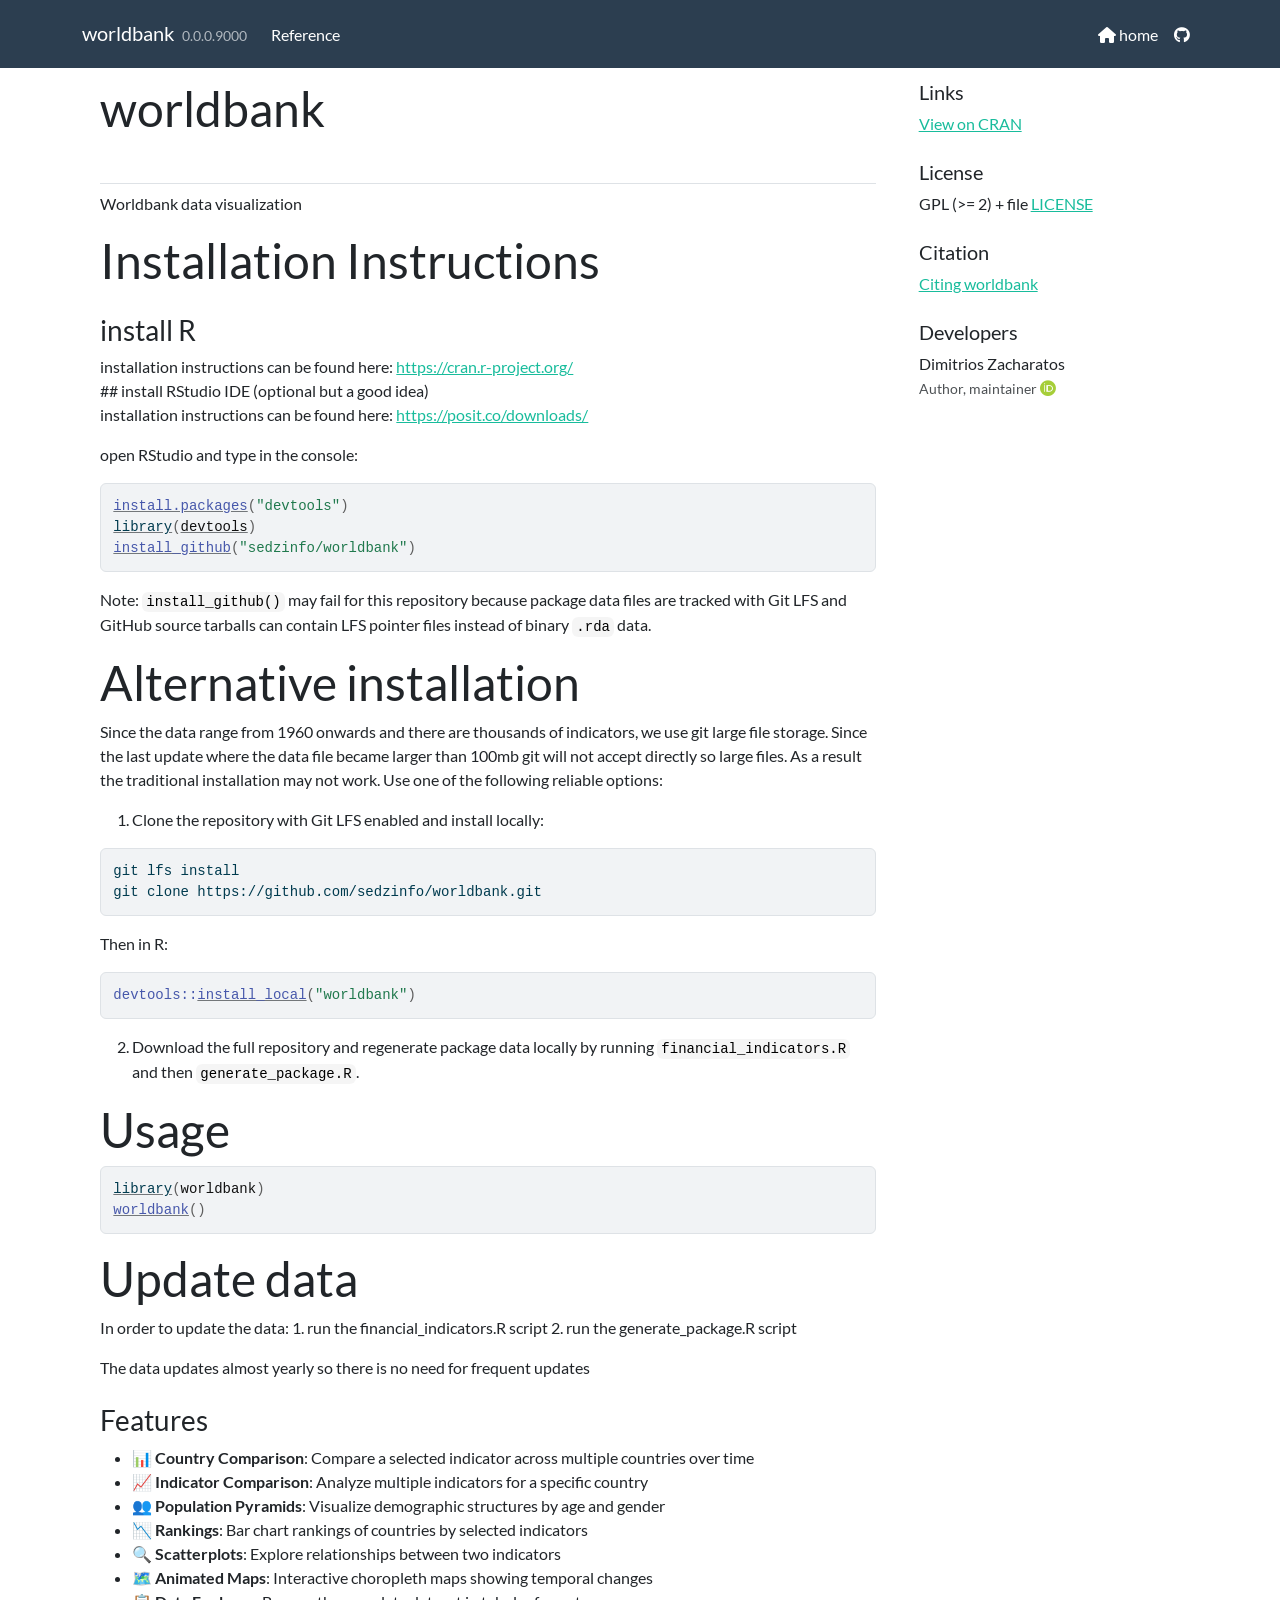
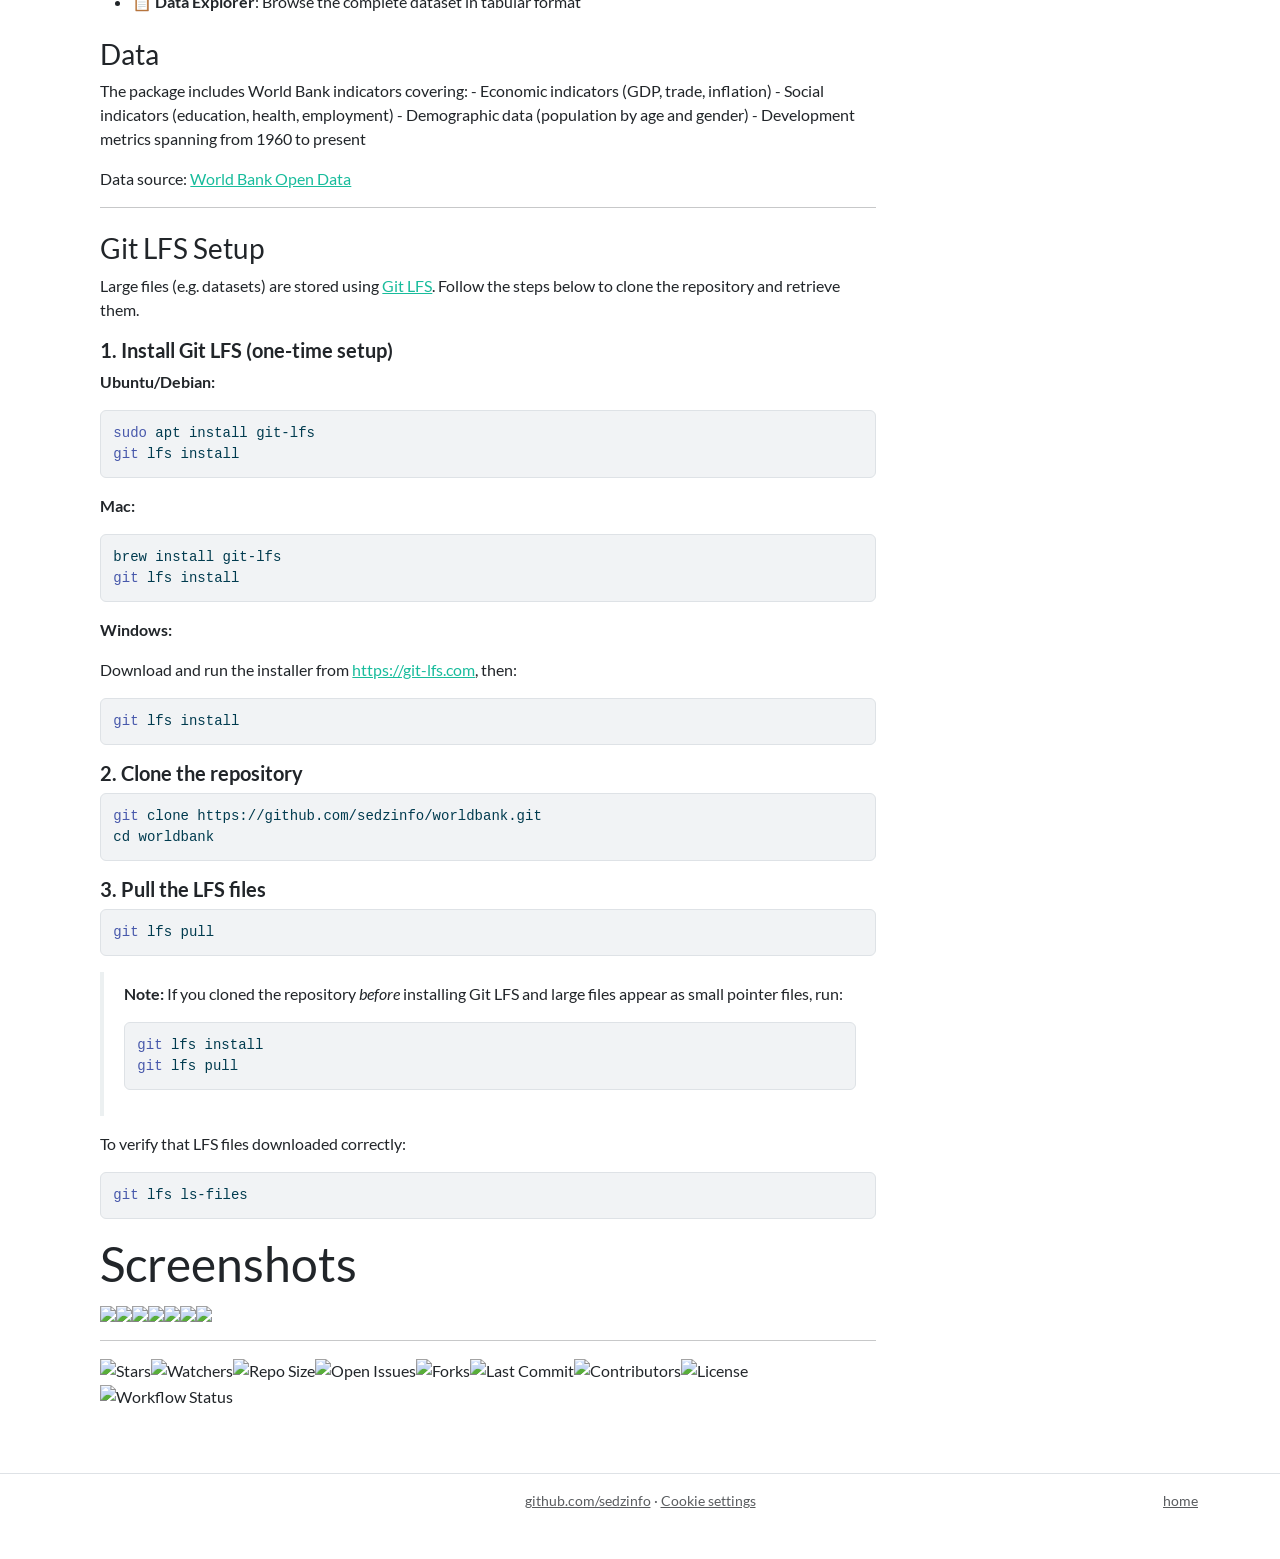
==== docs/index.html @ 2aba6e0f "docs" ====
<!DOCTYPE html>
<!-- Generated by pkgdown: do not edit by hand --><html lang="en">
<head>
<meta http-equiv="Content-Type" content="text/html; charset=UTF-8">
<meta charset="utf-8">
<meta http-equiv="X-UA-Compatible" content="IE=edge">
<meta name="viewport" content="width=device-width, initial-scale=1, shrink-to-fit=no">
<title>Worldbank Financial Indicators • worldbank</title>
<!-- katex math --><link rel="stylesheet" href="https://cdn.jsdelivr.net/npm/katex@0.16.11/dist/katex.min.css" integrity="sha384-nB0miv6/jRmo5UMMR1wu3Gz6NLsoTkbqJghGIsx//Rlm+ZU03BU6SQNC66uf4l5+" crossorigin="anonymous">
<script defer src="https://cdn.jsdelivr.net/npm/katex@0.16.11/dist/katex.min.js" integrity="sha384-7zkQWkzuo3B5mTepMUcHkMB5jZaolc2xDwL6VFqjFALcbeS9Ggm/Yr2r3Dy4lfFg" crossorigin="anonymous"></script><script defer src="https://cdn.jsdelivr.net/npm/katex@0.16.11/dist/contrib/auto-render.min.js" integrity="sha384-43gviWU0YVjaDtb/GhzOouOXtZMP/7XUzwPTstBeZFe/+rCMvRwr4yROQP43s0Xk" crossorigin="anonymous" onload="renderMathInElement(document.body);"></script><script src="katex-auto.js"></script><script src="deps/jquery-3.6.0/jquery-3.6.0.min.js"></script><meta name="viewport" content="width=device-width, initial-scale=1, shrink-to-fit=no">
<link href="deps/bootstrap-5.3.8/bootstrap.min.css" rel="stylesheet">
<script src="deps/bootstrap-5.3.8/bootstrap.bundle.min.js"></script><link href="deps/font-awesome-6.5.2/css/all.min.css" rel="stylesheet">
<link href="deps/font-awesome-6.5.2/css/v4-shims.min.css" rel="stylesheet">
<script src="deps/headroom-0.11.0/headroom.min.js"></script><script src="deps/headroom-0.11.0/jQuery.headroom.min.js"></script><script src="deps/bootstrap-toc-1.0.1/bootstrap-toc.min.js"></script><script src="deps/clipboard.js-2.0.11/clipboard.min.js"></script><script src="deps/search-1.0.0/autocomplete.jquery.min.js"></script><script src="deps/search-1.0.0/fuse.min.js"></script><script src="deps/search-1.0.0/mark.min.js"></script><!-- pkgdown --><script src="pkgdown.js"></script><link href="extra.css" rel="stylesheet">
<meta property="og:title" content="Worldbank Financial Indicators">
<meta name="description" content="Visualization of descriptive statistics of financial indicators provided by World Bank organization.">
<meta property="og:description" content="Visualization of descriptive statistics of financial indicators provided by World Bank organization.">
</head>
<body>
    <a href="#main" class="visually-hidden-focusable">Skip to contents</a>


    <nav class="navbar navbar-expand-lg fixed-top bg-primary" data-bs-theme="dark" aria-label="Site navigation"><div class="container">

    <a class="navbar-brand me-2" href="index.html">worldbank</a>

    <small class="nav-text text-muted me-auto" data-bs-toggle="tooltip" data-bs-placement="bottom" title="">0.0.0.9000</small>


    <button class="navbar-toggler" type="button" data-bs-toggle="collapse" data-bs-target="#navbar" aria-controls="navbar" aria-expanded="false" aria-label="Toggle navigation">
      <span class="navbar-toggler-icon"></span>
    </button>

    <div id="navbar" class="collapse navbar-collapse ms-3">
      <ul class="navbar-nav me-auto">
<li class="nav-item"><a class="nav-link" href="reference/index.html">Reference</a></li>
      </ul>
<ul class="navbar-nav">
<li class="nav-item"><a class="external-link nav-link" href="https://sedzinfo.github.io/" aria-label="sedzinfo home page"><span class="fa fas fa-house"></span> home</a></li>
<li class="nav-item"><a class="external-link nav-link" href="https://github.com/sedzinfo/worldbank" aria-label="GitHub"><span class="fa fab fa-github"></span></a></li>
      </ul>
</div>


  </div>
</nav><div class="container template-home">
<div class="row">
  <main id="main" class="col-md-9"><div class="section level1">
<div class="page-header"><h1 id="worldbank">worldbank<a class="anchor" aria-label="anchor" href="#worldbank"></a>
</h1></div>
<p>Worldbank data visualization</p>
</div>
<div class="section level1">
<h1 id="installation-instructions">Installation Instructions<a class="anchor" aria-label="anchor" href="#installation-instructions"></a>
</h1>
<div class="section level2">
<h2 id="install-r">install R<a class="anchor" aria-label="anchor" href="#install-r"></a>
</h2>
<p>installation instructions can be found here: <a href="https://cran.r-project.org/" class="external-link uri">https://cran.r-project.org/</a><br>
## install RStudio IDE (optional but a good idea)<br>
installation instructions can be found here: <a href="https://posit.co/downloads/" class="external-link uri">https://posit.co/downloads/</a></p>
<p>open RStudio and type in the console:</p>
<pre><code><span><span class="fu"><a href="https://rdrr.io/r/utils/install.packages.html" class="external-link">install.packages</a></span><span class="op">(</span><span class="st">"devtools"</span><span class="op">)</span></span>
<span><span class="kw"><a href="https://rdrr.io/r/base/library.html" class="external-link">library</a></span><span class="op">(</span><span class="va"><a href="https://devtools.r-lib.org/" class="external-link">devtools</a></span><span class="op">)</span></span>
<span><span class="fu"><a href="https://devtools.r-lib.org/reference/install-deprecated.html" class="external-link">install_github</a></span><span class="op">(</span><span class="st">"sedzinfo/worldbank"</span><span class="op">)</span></span></code></pre>
<p>Note: <code>install_github()</code> may fail for this repository because package data files are tracked with Git LFS and GitHub source tarballs can contain LFS pointer files instead of binary <code>.rda</code> data.</p>
</div>
</div>
<div class="section level1">
<h1 id="alternative-installation">Alternative installation<a class="anchor" aria-label="anchor" href="#alternative-installation"></a>
</h1>
<p>Since the data range from 1960 onwards and there are thousands of indicators, we use git large file storage. Since the last update where the data file became larger than 100mb git will not accept directly so large files. As a result the traditional installation may not work. Use one of the following reliable options:</p>
<ol style="list-style-type: decimal">
<li>Clone the repository with Git LFS enabled and install locally:</li>
</ol>
<pre><code>git lfs install
git clone https://github.com/sedzinfo/worldbank.git</code></pre>
<p>Then in R:</p>
<pre><code><span><span class="fu">devtools</span><span class="fu">::</span><span class="fu"><a href="https://devtools.r-lib.org/reference/install-deprecated.html" class="external-link">install_local</a></span><span class="op">(</span><span class="st">"worldbank"</span><span class="op">)</span></span></code></pre>
<ol start="2" style="list-style-type: decimal">
<li>Download the full repository and regenerate package data locally by running <code>financial_indicators.R</code> and then <code>generate_package.R</code>.</li>
</ol>
</div>
<div class="section level1">
<h1 id="usage">Usage<a class="anchor" aria-label="anchor" href="#usage"></a>
</h1>
<pre><code><span><span class="kw"><a href="https://rdrr.io/r/base/library.html" class="external-link">library</a></span><span class="op">(</span><span class="va">worldbank</span><span class="op">)</span></span>
<span><span class="fu"><a href="reference/worldbank.html">worldbank</a></span><span class="op">(</span><span class="op">)</span></span></code></pre>
</div>
<div class="section level1">
<h1 id="update-data">Update data<a class="anchor" aria-label="anchor" href="#update-data"></a>
</h1>
<p>In order to update the data: 1. run the financial_indicators.R script 2. run the generate_package.R script</p>
<p>The data updates almost yearly so there is no need for frequent updates</p>
<div class="section level2">
<h2 id="features">Features<a class="anchor" aria-label="anchor" href="#features"></a>
</h2>
<ul>
<li>📊 <strong>Country Comparison</strong>: Compare a selected indicator across multiple countries over time</li>
<li>📈 <strong>Indicator Comparison</strong>: Analyze multiple indicators for a specific country</li>
<li>👥 <strong>Population Pyramids</strong>: Visualize demographic structures by age and gender</li>
<li>📉 <strong>Rankings</strong>: Bar chart rankings of countries by selected indicators</li>
<li>🔍 <strong>Scatterplots</strong>: Explore relationships between two indicators</li>
<li>🗺️ <strong>Animated Maps</strong>: Interactive choropleth maps showing temporal changes</li>
<li>📋 <strong>Data Explorer</strong>: Browse the complete dataset in tabular format</li>
</ul>
</div>
<div class="section level2">
<h2 id="data">Data<a class="anchor" aria-label="anchor" href="#data"></a>
</h2>
<p>The package includes World Bank indicators covering: - Economic indicators (GDP, trade, inflation) - Social indicators (education, health, employment) - Demographic data (population by age and gender) - Development metrics spanning from 1960 to present</p>
<p>Data source: <a href="https://data.worldbank.org" class="external-link">World Bank Open Data</a></p>
<hr>
</div>
<div class="section level2">
<h2 id="git-lfs-setup">Git LFS Setup<a class="anchor" aria-label="anchor" href="#git-lfs-setup"></a>
</h2>
<p>Large files (e.g. datasets) are stored using <a href="https://git-lfs.com" class="external-link">Git LFS</a>. Follow the steps below to clone the repository and retrieve them.</p>
<div class="section level3">
<h3 id="id_1-install-git-lfs-one-time-setup">1. Install Git LFS (one-time setup)<a class="anchor" aria-label="anchor" href="#id_1-install-git-lfs-one-time-setup"></a>
</h3>
<p><strong>Ubuntu/Debian:</strong></p>
<div class="sourceCode" id="cb5"><pre class="sourceCode bash"><code class="sourceCode bash"><span id="cb5-1"><a href="#cb5-1" tabindex="-1"></a><span class="fu">sudo</span> apt install git-lfs</span>
<span id="cb5-2"><a href="#cb5-2" tabindex="-1"></a><span class="fu">git</span> lfs install</span></code></pre></div>
<p><strong>Mac:</strong></p>
<div class="sourceCode" id="cb6"><pre class="sourceCode bash"><code class="sourceCode bash"><span id="cb6-1"><a href="#cb6-1" tabindex="-1"></a><span class="ex">brew</span> install git-lfs</span>
<span id="cb6-2"><a href="#cb6-2" tabindex="-1"></a><span class="fu">git</span> lfs install</span></code></pre></div>
<p><strong>Windows:</strong></p>
<p>Download and run the installer from <a href="https://git-lfs.com" class="external-link uri">https://git-lfs.com</a>, then:</p>
<div class="sourceCode" id="cb7"><pre class="sourceCode bash"><code class="sourceCode bash"><span id="cb7-1"><a href="#cb7-1" tabindex="-1"></a><span class="fu">git</span> lfs install</span></code></pre></div>
</div>
<div class="section level3">
<h3 id="id_2-clone-the-repository">2. Clone the repository<a class="anchor" aria-label="anchor" href="#id_2-clone-the-repository"></a>
</h3>
<div class="sourceCode" id="cb8"><pre class="sourceCode bash"><code class="sourceCode bash"><span id="cb8-1"><a href="#cb8-1" tabindex="-1"></a><span class="fu">git</span> clone https://github.com/sedzinfo/worldbank.git</span>
<span id="cb8-2"><a href="#cb8-2" tabindex="-1"></a><span class="bu">cd</span> worldbank</span></code></pre></div>
</div>
<div class="section level3">
<h3 id="id_3-pull-the-lfs-files">3. Pull the LFS files<a class="anchor" aria-label="anchor" href="#id_3-pull-the-lfs-files"></a>
</h3>
<div class="sourceCode" id="cb9"><pre class="sourceCode bash"><code class="sourceCode bash"><span id="cb9-1"><a href="#cb9-1" tabindex="-1"></a><span class="fu">git</span> lfs pull</span></code></pre></div>
<blockquote>
<p><strong>Note:</strong> If you cloned the repository <em>before</em> installing Git LFS and large files appear as small pointer files, run:</p>
<div class="sourceCode" id="cb10"><pre class="sourceCode bash"><code class="sourceCode bash"><span id="cb10-1"><a href="#cb10-1" tabindex="-1"></a><span class="fu">git</span> lfs install</span>
<span id="cb10-2"><a href="#cb10-2" tabindex="-1"></a><span class="fu">git</span> lfs pull</span></code></pre></div>
</blockquote>
<p>To verify that LFS files downloaded correctly:</p>
<div class="sourceCode" id="cb11"><pre class="sourceCode bash"><code class="sourceCode bash"><span id="cb11-1"><a href="#cb11-1" tabindex="-1"></a><span class="fu">git</span> lfs ls-files</span></code></pre></div>
</div>
</div>
</div>
<div class="section level1">
<h1 id="screenshots">Screenshots<a class="anchor" aria-label="anchor" href="#screenshots"></a>
</h1>
<p><img src="https://raw.githubusercontent.com/sedzinfo/worldbank/master/screenshot/worldbank1.png"><img src="https://raw.githubusercontent.com/sedzinfo/worldbank/master/screenshot/worldbank2.png"><img src="https://raw.githubusercontent.com/sedzinfo/worldbank/master/screenshot/worldbank3.png"><img src="https://raw.githubusercontent.com/sedzinfo/worldbank/master/screenshot/worldbank4.png"><img src="https://raw.githubusercontent.com/sedzinfo/worldbank/master/screenshot/worldbank5.png"><img src="https://raw.githubusercontent.com/sedzinfo/worldbank/master/screenshot/worldbank6.png"><img src="https://raw.githubusercontent.com/sedzinfo/worldbank/master/screenshot/worldbank7.png"></p>
<hr>
<p><img src="https://img.shields.io/github/stars/sedzinfo/worldbank" alt="Stars"><img src="https://img.shields.io/github/watchers/sedzinfo/worldbank" alt="Watchers"><img src="https://img.shields.io/github/repo-size/sedzinfo/worldbank" alt="Repo Size"><img src="https://img.shields.io/github/issues/sedzinfo/worldbank" alt="Open Issues"><img src="https://img.shields.io/github/forks/sedzinfo/worldbank" alt="Forks"><img src="https://img.shields.io/github/last-commit/sedzinfo/worldbank" alt="Last Commit"><img src="https://img.shields.io/github/contributors/sedzinfo/worldbank" alt="Contributors"><img src="https://img.shields.io/github/license/sedzinfo/worldbank" alt="License"><img src="https://img.shields.io/github/actions/workflow/status/sedzinfo/worldbank/build-tarball.yml" alt="Workflow Status"></p>
</div>

  </main><aside class="col-md-3"><div class="links">
<h2 data-toc-skip>Links</h2>
<ul class="list-unstyled">
<li><a href="https://cloud.r-project.org/package=worldbank" class="external-link">View on CRAN</a></li>
</ul>
</div>

<div class="license">
<h2 data-toc-skip>License</h2>
<ul class="list-unstyled">
<li>GPL (&gt;= 2) + file <a href="LICENSE-text.html">LICENSE</a>
</li>
</ul>
</div>


<div class="citation">
<h2 data-toc-skip>Citation</h2>
<ul class="list-unstyled">
<li><a href="authors.html#citation">Citing worldbank</a></li>
</ul>
</div>

<div class="developers">
<h2 data-toc-skip>Developers</h2>
<ul class="list-unstyled">
<li>Dimitrios Zacharatos <br><small class="roles"> Author, maintainer </small> <a href="https://orcid.org/0000-0003-1789-8294" target="orcid.widget" aria-label="ORCID" class="external-link"><span class="fab fa-orcid orcid" aria-hidden="true"></span></a>  </li>
</ul>
</div>



  </aside>
</div>


    <footer><div class="pkgdown-footer-left">
  <p><a href="https://github.com/sedzinfo" class="external-link">github.com/sedzinfo</a> · <a href="#cookie-settings">Cookie settings</a></p>
</div>

<div class="pkgdown-footer-right">
  <p><a href="https://sedzinfo.github.io/" class="external-link">home</a></p>
</div>

    </footer>
</div>



  <script src="/consent.js" defer></script>
</body>
</html>
---- docs/deps/font-awesome-6.5.2/css/v4-shims.min.css ----
/*!
 * Font Awesome Free 6.5.2 by @fontawesome - https://fontawesome.com
 * License - https://fontawesome.com/license/free (Icons: CC BY 4.0, Fonts: SIL OFL 1.1, Code: MIT License)
 * Copyright 2024 Fonticons, Inc.
 */
.fa.fa-glass:before{content:"\f000"}.fa.fa-envelope-o{font-family:"Font Awesome 6 Free";font-weight:400}.fa.fa-envelope-o:before{content:"\f0e0"}.fa.fa-star-o{font-family:"Font Awesome 6 Free";font-weight:400}.fa.fa-star-o:before{content:"\f005"}.fa.fa-close:before,.fa.fa-remove:before{content:"\f00d"}.fa.fa-gear:before{content:"\f013"}.fa.fa-trash-o{font-family:"Font Awesome 6 Free";font-weight:400}.fa.fa-trash-o:before{content:"\f2ed"}.fa.fa-home:before{content:"\f015"}.fa.fa-file-o{font-family:"Font Awesome 6 Free";font-weight:400}.fa.fa-file-o:before{content:"\f15b"}.fa.fa-clock-o{font-family:"Font Awesome 6 Free";font-weight:400}.fa.fa-clock-o:before{content:"\f017"}.fa.fa-arrow-circle-o-down{font-family:"Font Awesome 6 Free";font-weight:400}.fa.fa-arrow-circle-o-down:before{content:"\f358"}.fa.fa-arrow-circle-o-up{font-family:"Font Awesome 6 Free";font-weight:400}.fa.fa-arrow-circle-o-up:before{content:"\f35b"}.fa.fa-play-circle-o{font-family:"Font Awesome 6 Free";font-weight:400}.fa.fa-play-circle-o:before{content:"\f144"}.fa.fa-repeat:before,.fa.fa-rotate-right:before{content:"\f01e"}.fa.fa-refresh:before{content:"\f021"}.fa.fa-list-alt{font-family:"Font Awesome 6 Free";font-weight:400}.fa.fa-list-alt:before{content:"\f022"}.fa.fa-dedent:before{content:"\f03b"}.fa.fa-video-camera:before{content:"\f03d"}.fa.fa-picture-o{font-family:"Font Awesome 6 Free";font-weight:400}.fa.fa-picture-o:before{content:"\f03e"}.fa.fa-photo{font-family:"Font Awesome 6 Free";font-weight:400}.fa.fa-photo:before{content:"\f03e"}.fa.fa-image{font-family:"Font Awesome 6 Free";font-weight:400}.fa.fa-image:before{content:"\f03e"}.fa.fa-map-marker:before{content:"\f3c5"}.fa.fa-pencil-square-o{font-family:"Font Awesome 6 Free";font-weight:400}.fa.fa-pencil-square-o:before{content:"\f044"}.fa.fa-edit{font-family:"Font Awesome 6 Free";font-weight:400}.fa.fa-edit:before{content:"\f044"}.fa.fa-share-square-o:before{content:"\f14d"}.fa.fa-check-square-o{font-family:"Font Awesome 6 Free";font-weight:400}.fa.fa-check-square-o:before{content:"\f14a"}.fa.fa-arrows:before{content:"\f0b2"}.fa.fa-times-circle-o{font-family:"Font Awesome 6 Free";font-weight:400}.fa.fa-times-circle-o:before{content:"\f057"}.fa.fa-check-circle-o{font-family:"Font Awesome 6 Free";font-weight:400}.fa.fa-check-circle-o:before{content:"\f058"}.fa.fa-mail-forward:before{content:"\f064"}.fa.fa-expand:before{content:"\f424"}.fa.fa-compress:before{content:"\f422"}.fa.fa-eye,.fa.fa-eye-slash{font-family:"Font Awesome 6 Free";font-weight:400}.fa.fa-warning:before{content:"\f071"}.fa.fa-calendar:before{content:"\f073"}.fa.fa-arrows-v:before{content:"\f338"}.fa.fa-arrows-h:before{content:"\f337"}.fa.fa-bar-chart-o:before,.fa.fa-bar-chart:before{content:"\e0e3"}.fa.fa-twitter-square{font-family:"Font Awesome 6 Brands";font-weight:400}.fa.fa-twitter-square:before{content:"\f081"}.fa.fa-facebook-square{font-family:"Font Awesome 6 Brands";font-weight:400}.fa.fa-facebook-square:before{content:"\f082"}.fa.fa-gears:before{content:"\f085"}.fa.fa-thumbs-o-up{font-family:"Font Awesome 6 Free";font-weight:400}.fa.fa-thumbs-o-up:before{content:"\f164"}.fa.fa-thumbs-o-down{font-family:"Font Awesome 6 Free";font-weight:400}.fa.fa-thumbs-o-down:before{content:"\f165"}.fa.fa-heart-o{font-family:"Font Awesome 6 Free";font-weight:400}.fa.fa-heart-o:before{content:"\f004"}.fa.fa-sign-out:before{content:"\f2f5"}.fa.fa-linkedin-square{font-family:"Font Awesome 6 Brands";font-weight:400}.fa.fa-linkedin-square:before{content:"\f08c"}.fa.fa-thumb-tack:before{content:"\f08d"}.fa.fa-external-link:before{content:"\f35d"}.fa.fa-sign-in:before{content:"\f2f6"}.fa.fa-github-square{font-family:"Font Awesome 6 Brands";font-weight:400}.fa.fa-github-square:before{content:"\f092"}.fa.fa-lemon-o{font-family:"Font Awesome 6 Free";font-weight:400}.fa.fa-lemon-o:before{content:"\f094"}.fa.fa-square-o{font-family:"Font Awesome 6 Free";font-weight:400}.fa.fa-square-o:before{content:"\f0c8"}.fa.fa-bookmark-o{font-family:"Font Awesome 6 Free";font-weight:400}.fa.fa-bookmark-o:before{content:"\f02e"}.fa.fa-facebook,.fa.fa-twitter{font-family:"Font Awesome 6 Brands";font-weight:400}.fa.fa-facebook:before{content:"\f39e"}.fa.fa-facebook-f{font-family:"Font Awesome 6 Brands";font-weight:400}.fa.fa-facebook-f:before{content:"\f39e"}.fa.fa-github{font-family:"Font Awesome 6 Brands";font-weight:400}.fa.fa-credit-card{font-family:"Font Awesome 6 Free";font-weight:400}.fa.fa-feed:before{content:"\f09e"}.fa.fa-hdd-o{font-family:"Font Awesome 6 Free";font-weight:400}.fa.fa-hdd-o:before{content:"\f0a0"}.fa.fa-hand-o-right{font-family:"Font Awesome 6 Free";font-weight:400}.fa.fa-hand-o-right:before{content:"\f0a4"}.fa.fa-hand-o-left{font-family:"Font Awesome 6 Free";font-weight:400}.fa.fa-hand-o-left:before{content:"\f0a5"}.fa.fa-hand-o-up{font-family:"Font Awesome 6 Free";font-weight:400}.fa.fa-hand-o-up:before{content:"\f0a6"}.fa.fa-hand-o-down{font-family:"Font Awesome 6 Free";font-weight:400}.fa.fa-hand-o-down:before{content:"\f0a7"}.fa.fa-globe:before{content:"\f57d"}.fa.fa-tasks:before{content:"\f828"}.fa.fa-arrows-alt:before{content:"\f31e"}.fa.fa-group:before{content:"\f0c0"}.fa.fa-chain:before{content:"\f0c1"}.fa.fa-cut:before{content:"\f0c4"}.fa.fa-files-o{font-family:"Font Awesome 6 Free";font-weight:400}.fa.fa-files-o:before{content:"\f0c5"}.fa.fa-floppy-o{font-family:"Font Awesome 6 Free";font-weight:400}.fa.fa-floppy-o:before{content:"\f0c7"}.fa.fa-save{font-family:"Font Awesome 6 Free";font-weight:400}.fa.fa-save:before{content:"\f0c7"}.fa.fa-navicon:before,.fa.fa-reorder:before{content:"\f0c9"}.fa.fa-magic:before{content:"\e2ca"}.fa.fa-pinterest,.fa.fa-pinterest-square{font-family:"Font Awesome 6 Brands";font-weight:400}.fa.fa-pinterest-square:before{content:"\f0d3"}.fa.fa-google-plus-square{font-family:"Font Awesome 6 Brands";font-weight:400}.fa.fa-google-plus-square:before{content:"\f0d4"}.fa.fa-google-plus{font-family:"Font Awesome 6 Brands";font-weight:400}.fa.fa-google-plus:before{content:"\f0d5"}.fa.fa-money:before{content:"\f3d1"}.fa.fa-unsorted:before{content:"\f0dc"}.fa.fa-sort-desc:before{content:"\f0dd"}.fa.fa-sort-asc:before{content:"\f0de"}.fa.fa-linkedin{font-family:"Font Awesome 6 Brands";font-weight:400}.fa.fa-linkedin:before{content:"\f0e1"}.fa.fa-rotate-left:before{content:"\f0e2"}.fa.fa-legal:before{content:"\f0e3"}.fa.fa-dashboard:before,.fa.fa-tachometer:before{content:"\f625"}.fa.fa-comment-o{font-family:"Font Awesome 6 Free";font-weight:400}.fa.fa-comment-o:before{content:"\f075"}.fa.fa-comments-o{font-family:"Font Awesome 6 Free";font-weight:400}.fa.fa-comments-o:before{content:"\f086"}.fa.fa-flash:before{content:"\f0e7"}.fa.fa-clipboard:before{content:"\f0ea"}.fa.fa-lightbulb-o{font-family:"Font Awesome 6 Free";font-weight:400}.fa.fa-lightbulb-o:before{content:"\f0eb"}.fa.fa-exchange:before{content:"\f362"}.fa.fa-cloud-download:before{content:"\f0ed"}.fa.fa-cloud-upload:before{content:"\f0ee"}.fa.fa-bell-o{font-family:"Font Awesome 6 Free";font-weight:400}.fa.fa-bell-o:before{content:"\f0f3"}.fa.fa-cutlery:before{content:"\f2e7"}.fa.fa-file-text-o{font-family:"Font Awesome 6 Free";font-weight:400}.fa.fa-file-text-o:before{content:"\f15c"}.fa.fa-building-o{font-family:"Font Awesome 6 Free";font-weight:400}.fa.fa-building-o:before{content:"\f1ad"}.fa.fa-hospital-o{font-family:"Font Awesome 6 Free";font-weight:400}.fa.fa-hospital-o:before{content:"\f0f8"}.fa.fa-tablet:before{content:"\f3fa"}.fa.fa-mobile-phone:before,.fa.fa-mobile:before{content:"\f3cd"}.fa.fa-circle-o{font-family:"Font Awesome 6 Free";font-weight:400}.fa.fa-circle-o:before{content:"\f111"}.fa.fa-mail-reply:before{content:"\f3e5"}.fa.fa-github-alt{font-family:"Font Awesome 6 Brands";font-weight:400}.fa.fa-folder-o{font-family:"Font Awesome 6 Free";font-weight:400}.fa.fa-folder-o:before{content:"\f07b"}.fa.fa-folder-open-o{font-family:"Font Awesome 6 Free";font-weight:400}.fa.fa-folder-open-o:before{content:"\f07c"}.fa.fa-smile-o{font-family:"Font Awesome 6 Free";font-weight:400}.fa.fa-smile-o:before{content:"\f118"}.fa.fa-frown-o{font-family:"Font Awesome 6 Free";font-weight:400}.fa.fa-frown-o:before{content:"\f119"}.fa.fa-meh-o{font-family:"Font Awesome 6 Free";font-weight:400}.fa.fa-meh-o:before{content:"\f11a"}.fa.fa-keyboard-o{font-family:"Font Awesome 6 Free";font-weight:400}.fa.fa-keyboard-o:before{content:"\f11c"}.fa.fa-flag-o{font-family:"Font Awesome 6 Free";font-weight:400}.fa.fa-flag-o:before{content:"\f024"}.fa.fa-mail-reply-all:before{content:"\f122"}.fa.fa-star-half-o{font-family:"Font Awesome 6 Free";font-weight:400}.fa.fa-star-half-o:before{content:"\f5c0"}.fa.fa-star-half-empty{font-family:"Font Awesome 6 Free";font-weight:400}.fa.fa-star-half-empty:before{content:"\f5c0"}.fa.fa-star-half-full{font-family:"Font Awesome 6 Free";font-weight:400}.fa.fa-star-half-full:before{content:"\f5c0"}.fa.fa-code-fork:before{content:"\f126"}.fa.fa-chain-broken:before,.fa.fa-unlink:before{content:"\f127"}.fa.fa-calendar-o{font-family:"Font Awesome 6 Free";font-weight:400}.fa.fa-calendar-o:before{content:"\f133"}.fa.fa-css3,.fa.fa-html5,.fa.fa-maxcdn{font-family:"Font Awesome 6 Brands";font-weight:400}.fa.fa-unlock-alt:before{content:"\f09c"}.fa.fa-minus-square-o{font-family:"Font Awesome 6 Free";font-weight:400}.fa.fa-minus-square-o:before{content:"\f146"}.fa.fa-level-up:before{content:"\f3bf"}.fa.fa-level-down:before{content:"\f3be"}.fa.fa-pencil-square:before{content:"\f14b"}.fa.fa-external-link-square:before{content:"\f360"}.fa.fa-compass{font-family:"Font Awesome 6 Free";font-weight:400}.fa.fa-caret-square-o-down{font-family:"Font Awesome 6 Free";font-weight:400}.fa.fa-caret-square-o-down:before{content:"\f150"}.fa.fa-toggle-down{font-family:"Font Awesome 6 Free";font-weight:400}.fa.fa-toggle-down:before{content:"\f150"}.fa.fa-caret-square-o-up{font-family:"Font Awesome 6 Free";font-weight:400}.fa.fa-caret-square-o-up:before{content:"\f151"}.fa.fa-toggle-up{font-family:"Font Awesome 6 Free";font-weight:400}.fa.fa-toggle-up:before{content:"\f151"}.fa.fa-caret-square-o-right{font-family:"Font Awesome 6 Free";font-weight:400}.fa.fa-caret-square-o-right:before{content:"\f152"}.fa.fa-toggle-right{font-family:"Font Awesome 6 Free";font-weight:400}.fa.fa-toggle-right:before{content:"\f152"}.fa.fa-eur:before,.fa.fa-euro:before{content:"\f153"}.fa.fa-gbp:before{content:"\f154"}.fa.fa-dollar:before,.fa.fa-usd:before{content:"\24"}.fa.fa-inr:before,.fa.fa-rupee:before{content:"\e1bc"}.fa.fa-cny:before,.fa.fa-jpy:before,.fa.fa-rmb:before,.fa.fa-yen:before{content:"\f157"}.fa.fa-rouble:before,.fa.fa-rub:before,.fa.fa-ruble:before{content:"\f158"}.fa.fa-krw:before,.fa.fa-won:before{content:"\f159"}.fa.fa-bitcoin,.fa.fa-btc{font-family:"Font Awesome 6 Brands";font-weight:400}.fa.fa-bitcoin:before{content:"\f15a"}.fa.fa-file-text:before{content:"\f15c"}.fa.fa-sort-alpha-asc:before{content:"\f15d"}.fa.fa-sort-alpha-desc:before{content:"\f881"}.fa.fa-sort-amount-asc:before{content:"\f884"}.fa.fa-sort-amount-desc:before{content:"\f160"}.fa.fa-sort-numeric-asc:before{content:"\f162"}.fa.fa-sort-numeric-desc:before{content:"\f886"}.fa.fa-youtube-square{font-family:"Font Awesome 6 Brands";font-weight:400}.fa.fa-youtube-square:before{content:"\f431"}.fa.fa-xing,.fa.fa-xing-square,.fa.fa-youtube{font-family:"Font Awesome 6 Brands";font-weight:400}.fa.fa-xing-square:before{content:"\f169"}.fa.fa-youtube-play{font-family:"Font Awesome 6 Brands";font-weight:400}.fa.fa-youtube-play:before{content:"\f167"}.fa.fa-adn,.fa.fa-bitbucket,.fa.fa-bitbucket-square,.fa.fa-dropbox,.fa.fa-flickr,.fa.fa-instagram,.fa.fa-stack-overflow{font-family:"Font Awesome 6 Brands";font-weight:400}.fa.fa-bitbucket-square:before{content:"\f171"}.fa.fa-tumblr,.fa.fa-tumblr-square{font-family:"Font Awesome 6 Brands";font-weight:400}.fa.fa-tumblr-square:before{content:"\f174"}.fa.fa-long-arrow-down:before{content:"\f309"}.fa.fa-long-arrow-up:before{content:"\f30c"}.fa.fa-long-arrow-left:before{content:"\f30a"}.fa.fa-long-arrow-right:before{content:"\f30b"}.fa.fa-android,.fa.fa-apple,.fa.fa-dribbble,.fa.fa-foursquare,.fa.fa-gittip,.fa.fa-gratipay,.fa.fa-linux,.fa.fa-skype,.fa.fa-trello,.fa.fa-windows{font-family:"Font Awesome 6 Brands";font-weight:400}.fa.fa-gittip:before{content:"\f184"}.fa.fa-sun-o{font-family:"Font Awesome 6 Free";font-weight:400}.fa.fa-sun-o:before{content:"\f185"}.fa.fa-moon-o{font-family:"Font Awesome 6 Free";font-weight:400}.fa.fa-moon-o:before{content:"\f186"}.fa.fa-pagelines,.fa.fa-renren,.fa.fa-stack-exchange,.fa.fa-vk,.fa.fa-weibo{font-family:"Font Awesome 6 Brands";font-weight:400}.fa.fa-arrow-circle-o-right{font-family:"Font Awesome 6 Free";font-weight:400}.fa.fa-arrow-circle-o-right:before{content:"\f35a"}.fa.fa-arrow-circle-o-left{font-family:"Font Awesome 6 Free";font-weight:400}.fa.fa-arrow-circle-o-left:before{content:"\f359"}.fa.fa-caret-square-o-left{font-family:"Font Awesome 6 Free";font-weight:400}.fa.fa-caret-square-o-left:before{content:"\f191"}.fa.fa-toggle-left{font-family:"Font Awesome 6 Free";font-weight:400}.fa.fa-toggle-left:before{content:"\f191"}.fa.fa-dot-circle-o{font-family:"Font Awesome 6 Free";font-weight:400}.fa.fa-dot-circle-o:before{content:"\f192"}.fa.fa-vimeo-square{font-family:"Font Awesome 6 Brands";font-weight:400}.fa.fa-vimeo-square:before{content:"\f194"}.fa.fa-try:before,.fa.fa-turkish-lira:before{content:"\e2bb"}.fa.fa-plus-square-o{font-family:"Font Awesome 6 Free";font-weight:400}.fa.fa-plus-square-o:before{content:"\f0fe"}.fa.fa-openid,.fa.fa-slack,.fa.fa-wordpress{font-family:"Font Awesome 6 Brands";font-weight:400}.fa.fa-bank:before,.fa.fa-institution:before{content:"\f19c"}.fa.fa-mortar-board:before{content:"\f19d"}.fa.fa-google,.fa.fa-reddit,.fa.fa-reddit-square,.fa.fa-yahoo{font-family:"Font Awesome 6 Brands";font-weight:400}.fa.fa-reddit-square:before{content:"\f1a2"}.fa.fa-behance,.fa.fa-behance-square,.fa.fa-delicious,.fa.fa-digg,.fa.fa-drupal,.fa.fa-joomla,.fa.fa-pied-piper-alt,.fa.fa-pied-piper-pp,.fa.fa-stumbleupon,.fa.fa-stumbleupon-circle{font-family:"Font Awesome 6 Brands";font-weight:400}.fa.fa-behance-square:before{content:"\f1b5"}.fa.fa-steam,.fa.fa-steam-square{font-family:"Font Awesome 6 Brands";font-weight:400}.fa.fa-steam-square:before{content:"\f1b7"}.fa.fa-automobile:before{content:"\f1b9"}.fa.fa-cab:before{content:"\f1ba"}.fa.fa-deviantart,.fa.fa-soundcloud,.fa.fa-spotify{font-family:"Font Awesome 6 Brands";font-weight:400}.fa.fa-file-pdf-o{font-family:"Font Awesome 6 Free";font-weight:400}.fa.fa-file-pdf-o:before{content:"\f1c1"}.fa.fa-file-word-o{font-family:"Font Awesome 6 Free";font-weight:400}.fa.fa-file-word-o:before{content:"\f1c2"}.fa.fa-file-excel-o{font-family:"Font Awesome 6 Free";font-weight:400}.fa.fa-file-excel-o:before{content:"\f1c3"}.fa.fa-file-powerpoint-o{font-family:"Font Awesome 6 Free";font-weight:400}.fa.fa-file-powerpoint-o:before{content:"\f1c4"}.fa.fa-file-image-o{font-family:"Font Awesome 6 Free";font-weight:400}.fa.fa-file-image-o:before{content:"\f1c5"}.fa.fa-file-photo-o{font-family:"Font Awesome 6 Free";font-weight:400}.fa.fa-file-photo-o:before{content:"\f1c5"}.fa.fa-file-picture-o{font-family:"Font Awesome 6 Free";font-weight:400}.fa.fa-file-picture-o:before{content:"\f1c5"}.fa.fa-file-archive-o{font-family:"Font Awesome 6 Free";font-weight:400}.fa.fa-file-archive-o:before{content:"\f1c6"}.fa.fa-file-zip-o{font-family:"Font Awesome 6 Free";font-weight:400}.fa.fa-file-zip-o:before{content:"\f1c6"}.fa.fa-file-audio-o{font-family:"Font Awesome 6 Free";font-weight:400}.fa.fa-file-audio-o:before{content:"\f1c7"}.fa.fa-file-sound-o{font-family:"Font Awesome 6 Free";font-weight:400}.fa.fa-file-sound-o:before{content:"\f1c7"}.fa.fa-file-video-o{font-family:"Font Awesome 6 Free";font-weight:400}.fa.fa-file-video-o:before{content:"\f1c8"}.fa.fa-file-movie-o{font-family:"Font Awesome 6 Free";font-weight:400}.fa.fa-file-movie-o:before{content:"\f1c8"}.fa.fa-file-code-o{font-family:"Font Awesome 6 Free";font-weight:400}.fa.fa-file-code-o:before{content:"\f1c9"}.fa.fa-codepen,.fa.fa-jsfiddle,.fa.fa-vine{font-family:"Font Awesome 6 Brands";font-weight:400}.fa.fa-life-bouy:before,.fa.fa-life-buoy:before,.fa.fa-life-saver:before,.fa.fa-support:before{content:"\f1cd"}.fa.fa-circle-o-notch:before{content:"\f1ce"}.fa.fa-ra,.fa.fa-rebel{font-family:"Font Awesome 6 Brands";font-weight:400}.fa.fa-ra:before{content:"\f1d0"}.fa.fa-resistance{font-family:"Font Awesome 6 Brands";font-weight:400}.fa.fa-resistance:before{content:"\f1d0"}.fa.fa-empire,.fa.fa-ge{font-family:"Font Awesome 6 Brands";font-weight:400}.fa.fa-ge:before{content:"\f1d1"}.fa.fa-git-square{font-family:"Font Awesome 6 Brands";font-weight:400}.fa.fa-git-square:before{content:"\f1d2"}.fa.fa-git,.fa.fa-hacker-news,.fa.fa-y-combinator-square{font-family:"Font Awesome 6 Brands";font-weight:400}.fa.fa-y-combinator-square:before{content:"\f1d4"}.fa.fa-yc-square{font-family:"Font Awesome 6 Brands";font-weight:400}.fa.fa-yc-square:before{content:"\f1d4"}.fa.fa-qq,.fa.fa-tencent-weibo,.fa.fa-wechat,.fa.fa-weixin{font-family:"Font Awesome 6 Brands";font-weight:400}.fa.fa-wechat:before{content:"\f1d7"}.fa.fa-send:before{content:"\f1d8"}.fa.fa-paper-plane-o{font-family:"Font Awesome 6 Free";font-weight:400}.fa.fa-paper-plane-o:before{content:"\f1d8"}.fa.fa-send-o{font-family:"Font Awesome 6 Free";font-weight:400}.fa.fa-send-o:before{content:"\f1d8"}.fa.fa-circle-thin{font-family:"Font Awesome 6 Free";font-weight:400}.fa.fa-circle-thin:before{content:"\f111"}.fa.fa-header:before{content:"\f1dc"}.fa.fa-futbol-o{font-family:"Font Awesome 6 Free";font-weight:400}.fa.fa-futbol-o:before{content:"\f1e3"}.fa.fa-soccer-ball-o{font-family:"Font Awesome 6 Free";font-weight:400}.fa.fa-soccer-ball-o:before{content:"\f1e3"}.fa.fa-slideshare,.fa.fa-twitch,.fa.fa-yelp{font-family:"Font Awesome 6 Brands";font-weight:400}.fa.fa-newspaper-o{font-family:"Font Awesome 6 Free";font-weight:400}.fa.fa-newspaper-o:before{content:"\f1ea"}.fa.fa-cc-amex,.fa.fa-cc-discover,.fa.fa-cc-mastercard,.fa.fa-cc-paypal,.fa.fa-cc-stripe,.fa.fa-cc-visa,.fa.fa-google-wallet,.fa.fa-paypal{font-family:"Font Awesome 6 Brands";font-weight:400}.fa.fa-bell-slash-o{font-family:"Font Awesome 6 Free";font-weight:400}.fa.fa-bell-slash-o:before{content:"\f1f6"}.fa.fa-trash:before{content:"\f2ed"}.fa.fa-copyright{font-family:"Font Awesome 6 Free";font-weight:400}.fa.fa-eyedropper:before{content:"\f1fb"}.fa.fa-area-chart:before{content:"\f1fe"}.fa.fa-pie-chart:before{content:"\f200"}.fa.fa-line-chart:before{content:"\f201"}.fa.fa-lastfm,.fa.fa-lastfm-square{font-family:"Font Awesome 6 Brands";font-weight:400}.fa.fa-lastfm-square:before{content:"\f203"}.fa.fa-angellist,.fa.fa-ioxhost{font-family:"Font Awesome 6 Brands";font-weight:400}.fa.fa-cc{font-family:"Font Awesome 6 Free";font-weight:400}.fa.fa-cc:before{content:"\f20a"}.fa.fa-ils:before,.fa.fa-shekel:before,.fa.fa-sheqel:before{content:"\f20b"}.fa.fa-buysellads,.fa.fa-connectdevelop,.fa.fa-dashcube,.fa.fa-forumbee,.fa.fa-leanpub,.fa.fa-sellsy,.fa.fa-shirtsinbulk,.fa.fa-simplybuilt,.fa.fa-skyatlas{font-family:"Font Awesome 6 Brands";font-weight:400}.fa.fa-diamond{font-family:"Font Awesome 6 Free";font-weight:400}.fa.fa-diamond:before{content:"\f3a5"}.fa.fa-intersex:before,.fa.fa-transgender:before{content:"\f224"}.fa.fa-transgender-alt:before{content:"\f225"}.fa.fa-facebook-official{font-family:"Font Awesome 6 Brands";font-weight:400}.fa.fa-facebook-official:before{content:"\f09a"}.fa.fa-pinterest-p,.fa.fa-whatsapp{font-family:"Font Awesome 6 Brands";font-weight:400}.fa.fa-hotel:before{content:"\f236"}.fa.fa-medium,.fa.fa-viacoin,.fa.fa-y-combinator,.fa.fa-yc{font-family:"Font Awesome 6 Brands";font-weight:400}.fa.fa-yc:before{content:"\f23b"}.fa.fa-expeditedssl,.fa.fa-opencart,.fa.fa-optin-monster{font-family:"Font Awesome 6 Brands";font-weight:400}.fa.fa-battery-4:before,.fa.fa-battery:before{content:"\f240"}.fa.fa-battery-3:before{content:"\f241"}.fa.fa-battery-2:before{content:"\f242"}.fa.fa-battery-1:before{content:"\f243"}.fa.fa-battery-0:before{content:"\f244"}.fa.fa-object-group,.fa.fa-object-ungroup,.fa.fa-sticky-note-o{font-family:"Font Awesome 6 Free";font-weight:400}.fa.fa-sticky-note-o:before{content:"\f249"}.fa.fa-cc-diners-club,.fa.fa-cc-jcb{font-family:"Font Awesome 6 Brands";font-weight:400}.fa.fa-clone{font-family:"Font Awesome 6 Free";font-weight:400}.fa.fa-hourglass-o:before{content:"\f254"}.fa.fa-hourglass-1:before{content:"\f251"}.fa.fa-hourglass-2:before{content:"\f252"}.fa.fa-hourglass-3:before{content:"\f253"}.fa.fa-hand-rock-o{font-family:"Font Awesome 6 Free";font-weight:400}.fa.fa-hand-rock-o:before{content:"\f255"}.fa.fa-hand-grab-o{font-family:"Font Awesome 6 Free";font-weight:400}.fa.fa-hand-grab-o:before{content:"\f255"}.fa.fa-hand-paper-o{font-family:"Font Awesome 6 Free";font-weight:400}.fa.fa-hand-paper-o:before{content:"\f256"}.fa.fa-hand-stop-o{font-family:"Font Awesome 6 Free";font-weight:400}.fa.fa-hand-stop-o:before{content:"\f256"}.fa.fa-hand-scissors-o{font-family:"Font Awesome 6 Free";font-weight:400}.fa.fa-hand-scissors-o:before{content:"\f257"}.fa.fa-hand-lizard-o{font-family:"Font Awesome 6 Free";font-weight:400}.fa.fa-hand-lizard-o:before{content:"\f258"}.fa.fa-hand-spock-o{font-family:"Font Awesome 6 Free";font-weight:400}.fa.fa-hand-spock-o:before{content:"\f259"}.fa.fa-hand-pointer-o{font-family:"Font Awesome 6 Free";font-weight:400}.fa.fa-hand-pointer-o:before{content:"\f25a"}.fa.fa-hand-peace-o{font-family:"Font Awesome 6 Free";font-weight:400}.fa.fa-hand-peace-o:before{content:"\f25b"}.fa.fa-registered{font-family:"Font Awesome 6 Free";font-weight:400}.fa.fa-creative-commons,.fa.fa-gg,.fa.fa-gg-circle,.fa.fa-odnoklassniki,.fa.fa-odnoklassniki-square{font-family:"Font Awesome 6 Brands";font-weight:400}.fa.fa-odnoklassniki-square:before{content:"\f264"}.fa.fa-chrome,.fa.fa-firefox,.fa.fa-get-pocket,.fa.fa-internet-explorer,.fa.fa-opera,.fa.fa-safari,.fa.fa-wikipedia-w{font-family:"Font Awesome 6 Brands";font-weight:400}.fa.fa-television:before{content:"\f26c"}.fa.fa-500px,.fa.fa-amazon,.fa.fa-contao{font-family:"Font Awesome 6 Brands";font-weight:400}.fa.fa-calendar-plus-o{font-family:"Font Awesome 6 Free";font-weight:400}.fa.fa-calendar-plus-o:before{content:"\f271"}.fa.fa-calendar-minus-o{font-family:"Font Awesome 6 Free";font-weight:400}.fa.fa-calendar-minus-o:before{content:"\f272"}.fa.fa-calendar-times-o{font-family:"Font Awesome 6 Free";font-weight:400}.fa.fa-calendar-times-o:before{content:"\f273"}.fa.fa-calendar-check-o{font-family:"Font Awesome 6 Free";font-weight:400}.fa.fa-calendar-check-o:before{content:"\f274"}.fa.fa-map-o{font-family:"Font Awesome 6 Free";font-weight:400}.fa.fa-map-o:before{content:"\f279"}.fa.fa-commenting:before{content:"\f4ad"}.fa.fa-commenting-o{font-family:"Font Awesome 6 Free";font-weight:400}.fa.fa-commenting-o:before{content:"\f4ad"}.fa.fa-houzz,.fa.fa-vimeo{font-family:"Font Awesome 6 Brands";font-weight:400}.fa.fa-vimeo:before{content:"\f27d"}.fa.fa-black-tie,.fa.fa-edge,.fa.fa-fonticons,.fa.fa-reddit-alien{font-family:"Font Awesome 6 Brands";font-weight:400}.fa.fa-credit-card-alt:before{content:"\f09d"}.fa.fa-codiepie,.fa.fa-fort-awesome,.fa.fa-mixcloud,.fa.fa-modx,.fa.fa-product-hunt,.fa.fa-scribd,.fa.fa-usb{font-family:"Font Awesome 6 Brands";font-weight:400}.fa.fa-pause-circle-o{font-family:"Font Awesome 6 Free";font-weight:400}.fa.fa-pause-circle-o:before{content:"\f28b"}.fa.fa-stop-circle-o{font-family:"Font Awesome 6 Free";font-weight:400}.fa.fa-stop-circle-o:before{content:"\f28d"}.fa.fa-bluetooth,.fa.fa-bluetooth-b,.fa.fa-envira,.fa.fa-gitlab,.fa.fa-wheelchair-alt,.fa.fa-wpbeginner,.fa.fa-wpforms{font-family:"Font Awesome 6 Brands";font-weight:400}.fa.fa-wheelchair-alt:before{content:"\f368"}.fa.fa-question-circle-o{font-family:"Font Awesome 6 Free";font-weight:400}.fa.fa-question-circle-o:before{content:"\f059"}.fa.fa-volume-control-phone:before{content:"\f2a0"}.fa.fa-asl-interpreting:before{content:"\f2a3"}.fa.fa-deafness:before,.fa.fa-hard-of-hearing:before{content:"\f2a4"}.fa.fa-glide,.fa.fa-glide-g{font-family:"Font Awesome 6 Brands";font-weight:400}.fa.fa-signing:before{content:"\f2a7"}.fa.fa-viadeo,.fa.fa-viadeo-square{font-family:"Font Awesome 6 Brands";font-weight:400}.fa.fa-viadeo-square:before{content:"\f2aa"}.fa.fa-snapchat,.fa.fa-snapchat-ghost{font-family:"Font Awesome 6 Brands";font-weight:400}.fa.fa-snapchat-ghost:before{content:"\f2ab"}.fa.fa-snapchat-square{font-family:"Font Awesome 6 Brands";font-weight:400}.fa.fa-snapchat-square:before{content:"\f2ad"}.fa.fa-first-order,.fa.fa-google-plus-official,.fa.fa-pied-piper,.fa.fa-themeisle,.fa.fa-yoast{font-family:"Font Awesome 6 Brands";font-weight:400}.fa.fa-google-plus-official:before{content:"\f2b3"}.fa.fa-google-plus-circle{font-family:"Font Awesome 6 Brands";font-weight:400}.fa.fa-google-plus-circle:before{content:"\f2b3"}.fa.fa-fa,.fa.fa-font-awesome{font-family:"Font Awesome 6 Brands";font-weight:400}.fa.fa-fa:before{content:"\f2b4"}.fa.fa-handshake-o{font-family:"Font Awesome 6 Free";font-weight:400}.fa.fa-handshake-o:before{content:"\f2b5"}.fa.fa-envelope-open-o{font-family:"Font Awesome 6 Free";font-weight:400}.fa.fa-envelope-open-o:before{content:"\f2b6"}.fa.fa-linode{font-family:"Font Awesome 6 Brands";font-weight:400}.fa.fa-address-book-o{font-family:"Font Awesome 6 Free";font-weight:400}.fa.fa-address-book-o:before{content:"\f2b9"}.fa.fa-vcard:before{content:"\f2bb"}.fa.fa-address-card-o{font-family:"Font Awesome 6 Free";font-weight:400}.fa.fa-address-card-o:before{content:"\f2bb"}.fa.fa-vcard-o{font-family:"Font Awesome 6 Free";font-weight:400}.fa.fa-vcard-o:before{content:"\f2bb"}.fa.fa-user-circle-o{font-family:"Font Awesome 6 Free";font-weight:400}.fa.fa-user-circle-o:before{content:"\f2bd"}.fa.fa-user-o{font-family:"Font Awesome 6 Free";font-weight:400}.fa.fa-user-o:before{content:"\f007"}.fa.fa-id-badge{font-family:"Font Awesome 6 Free";font-weight:400}.fa.fa-drivers-license:before{content:"\f2c2"}.fa.fa-id-card-o{font-family:"Font Awesome 6 Free";font-weight:400}.fa.fa-id-card-o:before{content:"\f2c2"}.fa.fa-drivers-license-o{font-family:"Font Awesome 6 Free";font-weight:400}.fa.fa-drivers-license-o:before{content:"\f2c2"}.fa.fa-free-code-camp,.fa.fa-quora,.fa.fa-telegram{font-family:"Font Awesome 6 Brands";font-weight:400}.fa.fa-thermometer-4:before,.fa.fa-thermometer:before{content:"\f2c7"}.fa.fa-thermometer-3:before{content:"\f2c8"}.fa.fa-thermometer-2:before{content:"\f2c9"}.fa.fa-thermometer-1:before{content:"\f2ca"}.fa.fa-thermometer-0:before{content:"\f2cb"}.fa.fa-bathtub:before,.fa.fa-s15:before{content:"\f2cd"}.fa.fa-window-maximize,.fa.fa-window-restore{font-family:"Font Awesome 6 Free";font-weight:400}.fa.fa-times-rectangle:before{content:"\f410"}.fa.fa-window-close-o{font-family:"Font Awesome 6 Free";font-weight:400}.fa.fa-window-close-o:before{content:"\f410"}.fa.fa-times-rectangle-o{font-family:"Font Awesome 6 Free";font-weight:400}.fa.fa-times-rectangle-o:before{content:"\f410"}.fa.fa-bandcamp,.fa.fa-eercast,.fa.fa-etsy,.fa.fa-grav,.fa.fa-imdb,.fa.fa-ravelry{font-family:"Font Awesome 6 Brands";font-weight:400}.fa.fa-eercast:before{content:"\f2da"}.fa.fa-snowflake-o{font-family:"Font Awesome 6 Free";font-weight:400}.fa.fa-snowflake-o:before{content:"\f2dc"}.fa.fa-meetup,.fa.fa-superpowers,.fa.fa-wpexplorer{font-family:"Font Awesome 6 Brands";font-weight:400}
---- docs/extra.css ----
/* Horizontal scroll for wide example/code output */
div.sourceCode pre,
pre.sourceCode {
  overflow-x: auto;
  white-space: pre;
  word-break: normal;
  overflow-wrap: normal;
}

div.sourceCode pre code,
pre.sourceCode code {
  word-wrap: normal;
  overflow-wrap: normal;
  white-space: inherit;
}

/* Footer like https://sedzinfo.github.io/: one centred line of small grey text under a full-width rule,
   with a link back to the home page at the right */
footer {
  display: grid;
  grid-template-columns: 1fr auto 1fr;
  align-items: center;
  column-gap: 1rem;
  margin-top: 3rem;
  padding: 1rem 0;
  font-size: .875em;
  color: var(--bs-secondary-color);
  border-top: 1px solid var(--bs-border-color);
  border-image: linear-gradient(var(--bs-border-color), var(--bs-border-color)) 1 / 1px 0 0 / 0 100vmax;
}

footer .pkgdown-footer-left {
  grid-column: 2;
  text-align: center;
}

footer .pkgdown-footer-right {
  grid-column: 3;
  justify-self: end;
}

footer a {
  color: inherit;
}

/* on phones the two parts stack, centred */
@media (max-width: 575.98px) {
  footer {
    grid-template-columns: 1fr;
    row-gap: .5rem;
  }
  footer .pkgdown-footer-left,
  footer .pkgdown-footer-right {
    grid-column: 1;
    justify-self: center;
  }
}
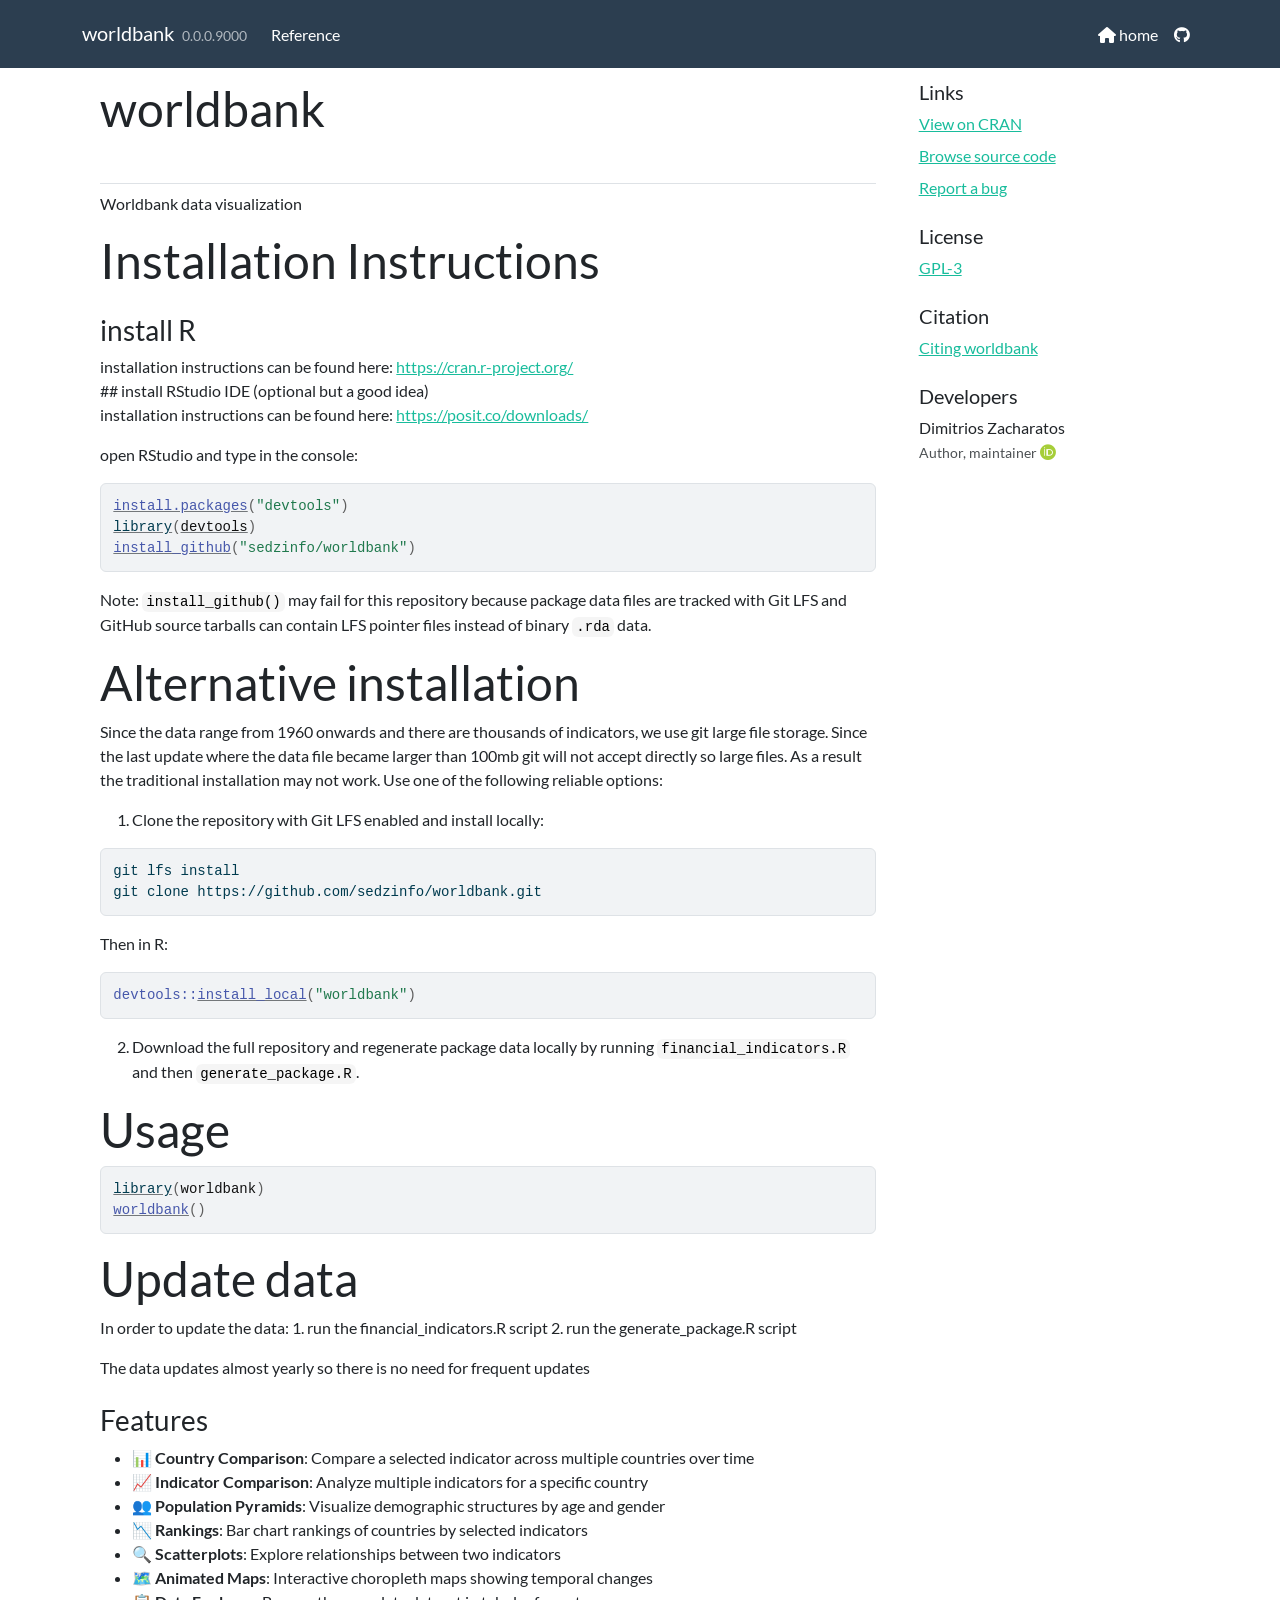
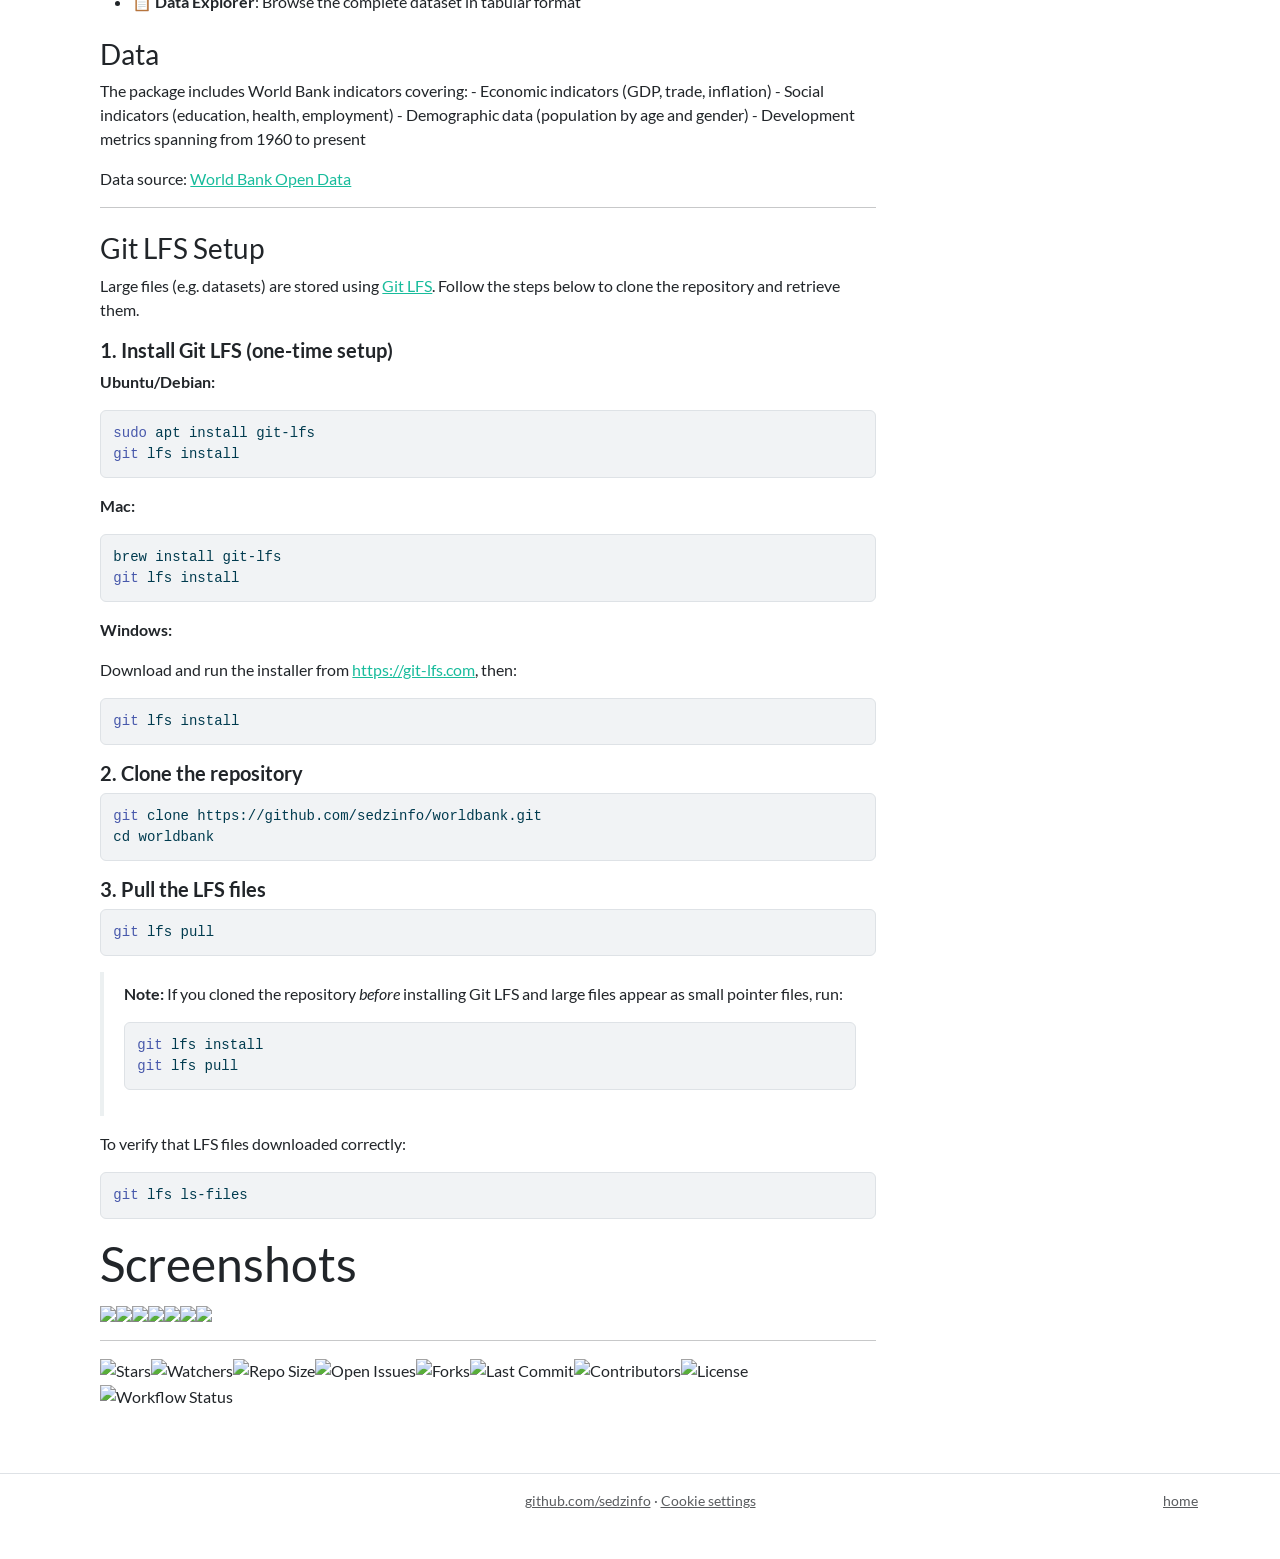
==== commit d2a4d5c3: "docs" ====
--- a/docs/index.html
+++ b/docs/index.html
@@ -161,14 +161,15 @@
 <h2 data-toc-skip>Links</h2>
 <ul class="list-unstyled">
 <li><a href="https://cloud.r-project.org/package=worldbank" class="external-link">View on CRAN</a></li>
+<li><a href="https://github.com/sedzinfo/worldbank/" class="external-link">Browse source code</a></li>
+<li><a href="https://github.com/sedzinfo/worldbank/issues" class="external-link">Report a bug</a></li>
 </ul>
 </div>
 
 <div class="license">
 <h2 data-toc-skip>License</h2>
 <ul class="list-unstyled">
-<li>GPL (&gt;= 2) + file <a href="LICENSE-text.html">LICENSE</a>
-</li>
+<li><a href="https://www.r-project.org/Licenses/GPL-3" class="external-link">GPL-3</a></li>
 </ul>
 </div>
 
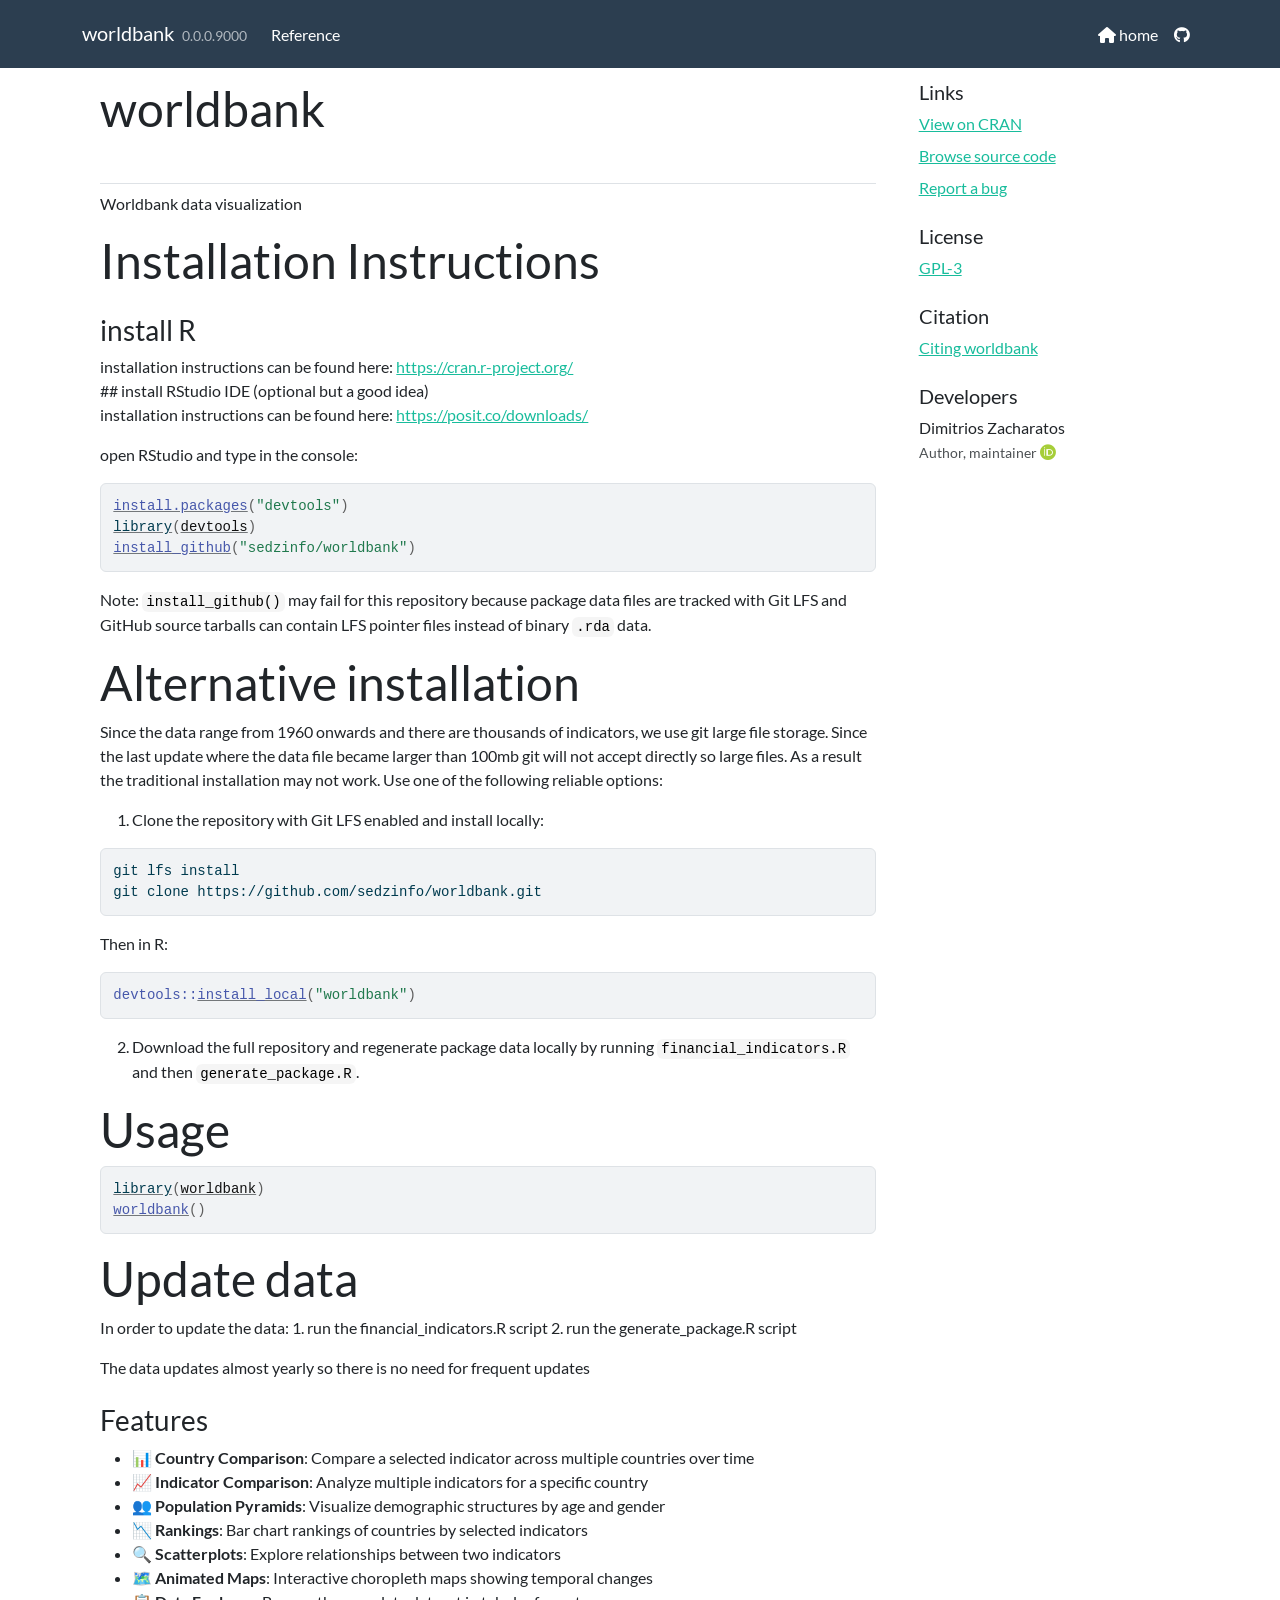
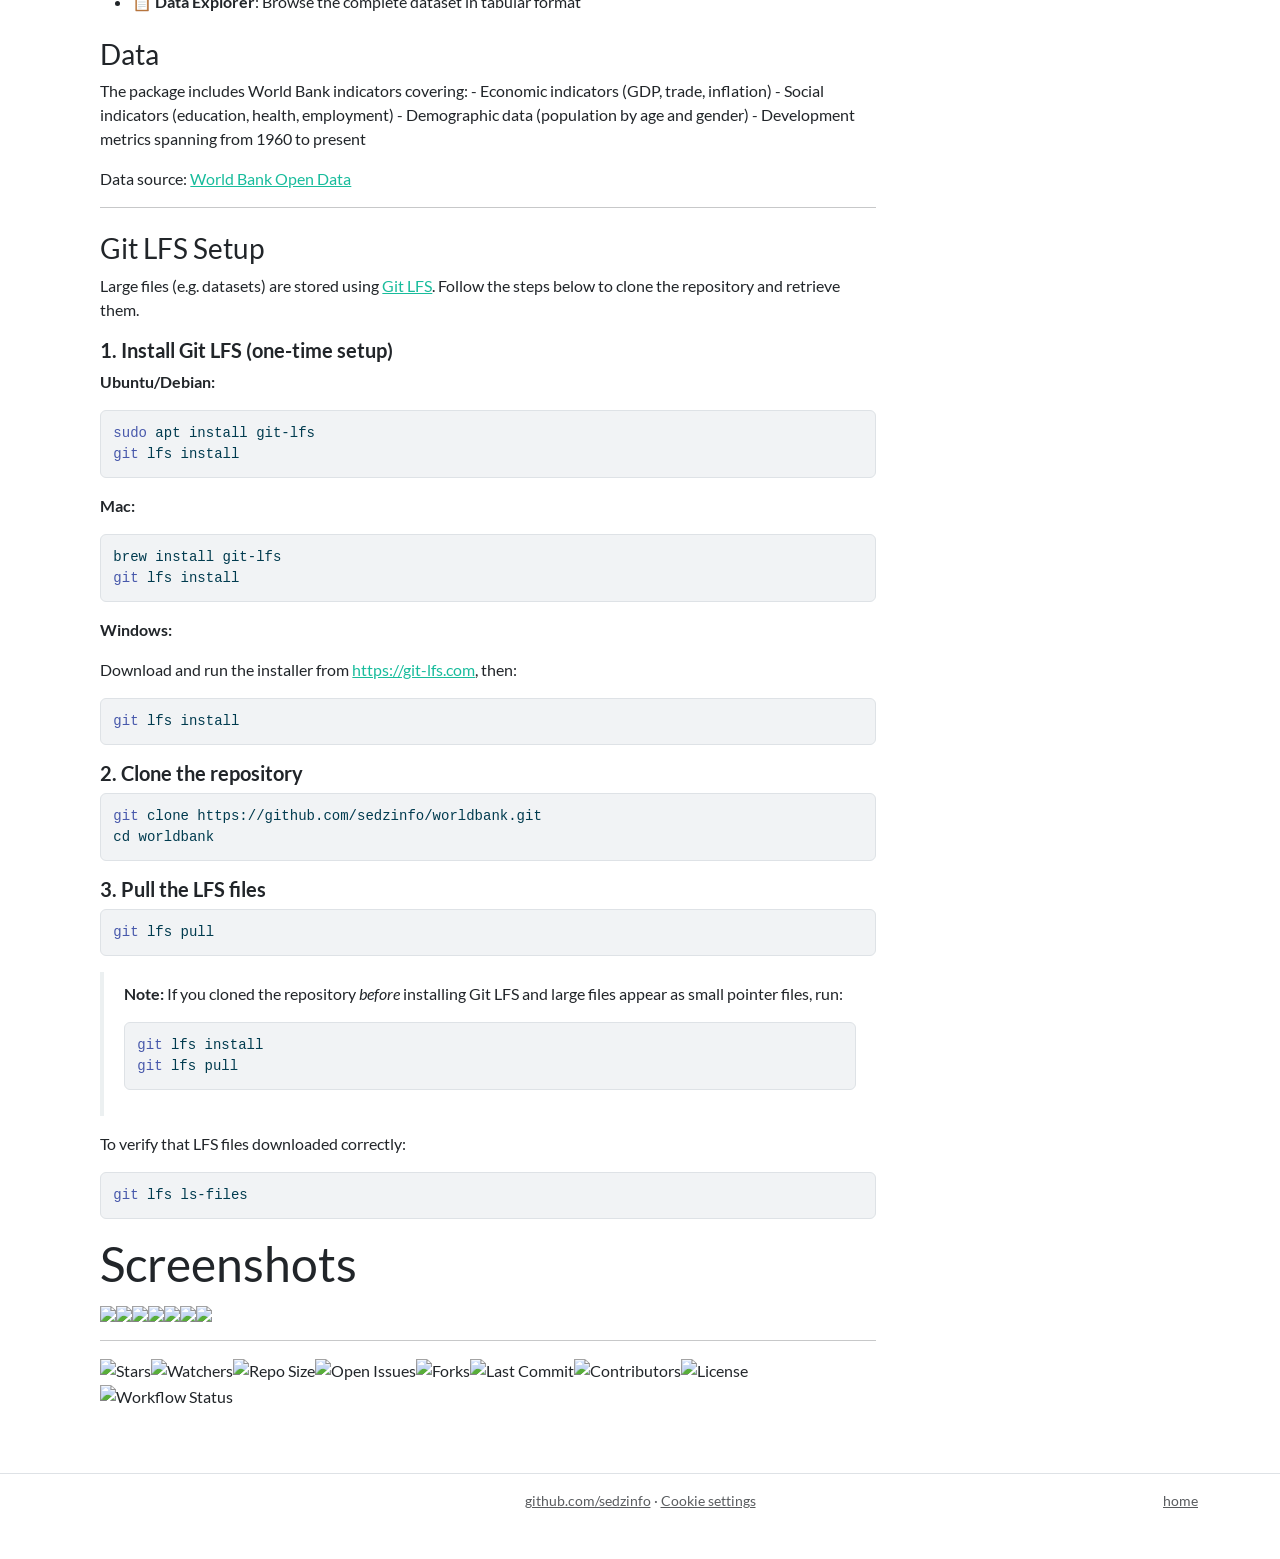
==== commit 509b636c: "update data" ====
--- a/docs/index.html
+++ b/docs/index.html
@@ -84,7 +84,7 @@
 <div class="section level1">
 <h1 id="usage">Usage<a class="anchor" aria-label="anchor" href="#usage"></a>
 </h1>
-<pre><code><span><span class="kw"><a href="https://rdrr.io/r/base/library.html" class="external-link">library</a></span><span class="op">(</span><span class="va">worldbank</span><span class="op">)</span></span>
+<pre><code><span><span class="kw"><a href="https://rdrr.io/r/base/library.html" class="external-link">library</a></span><span class="op">(</span><span class="va"><a href="https://sedzinfo.github.io/worldbank/">worldbank</a></span><span class="op">)</span></span>
 <span><span class="fu"><a href="reference/worldbank.html">worldbank</a></span><span class="op">(</span><span class="op">)</span></span></code></pre>
 </div>
 <div class="section level1">
